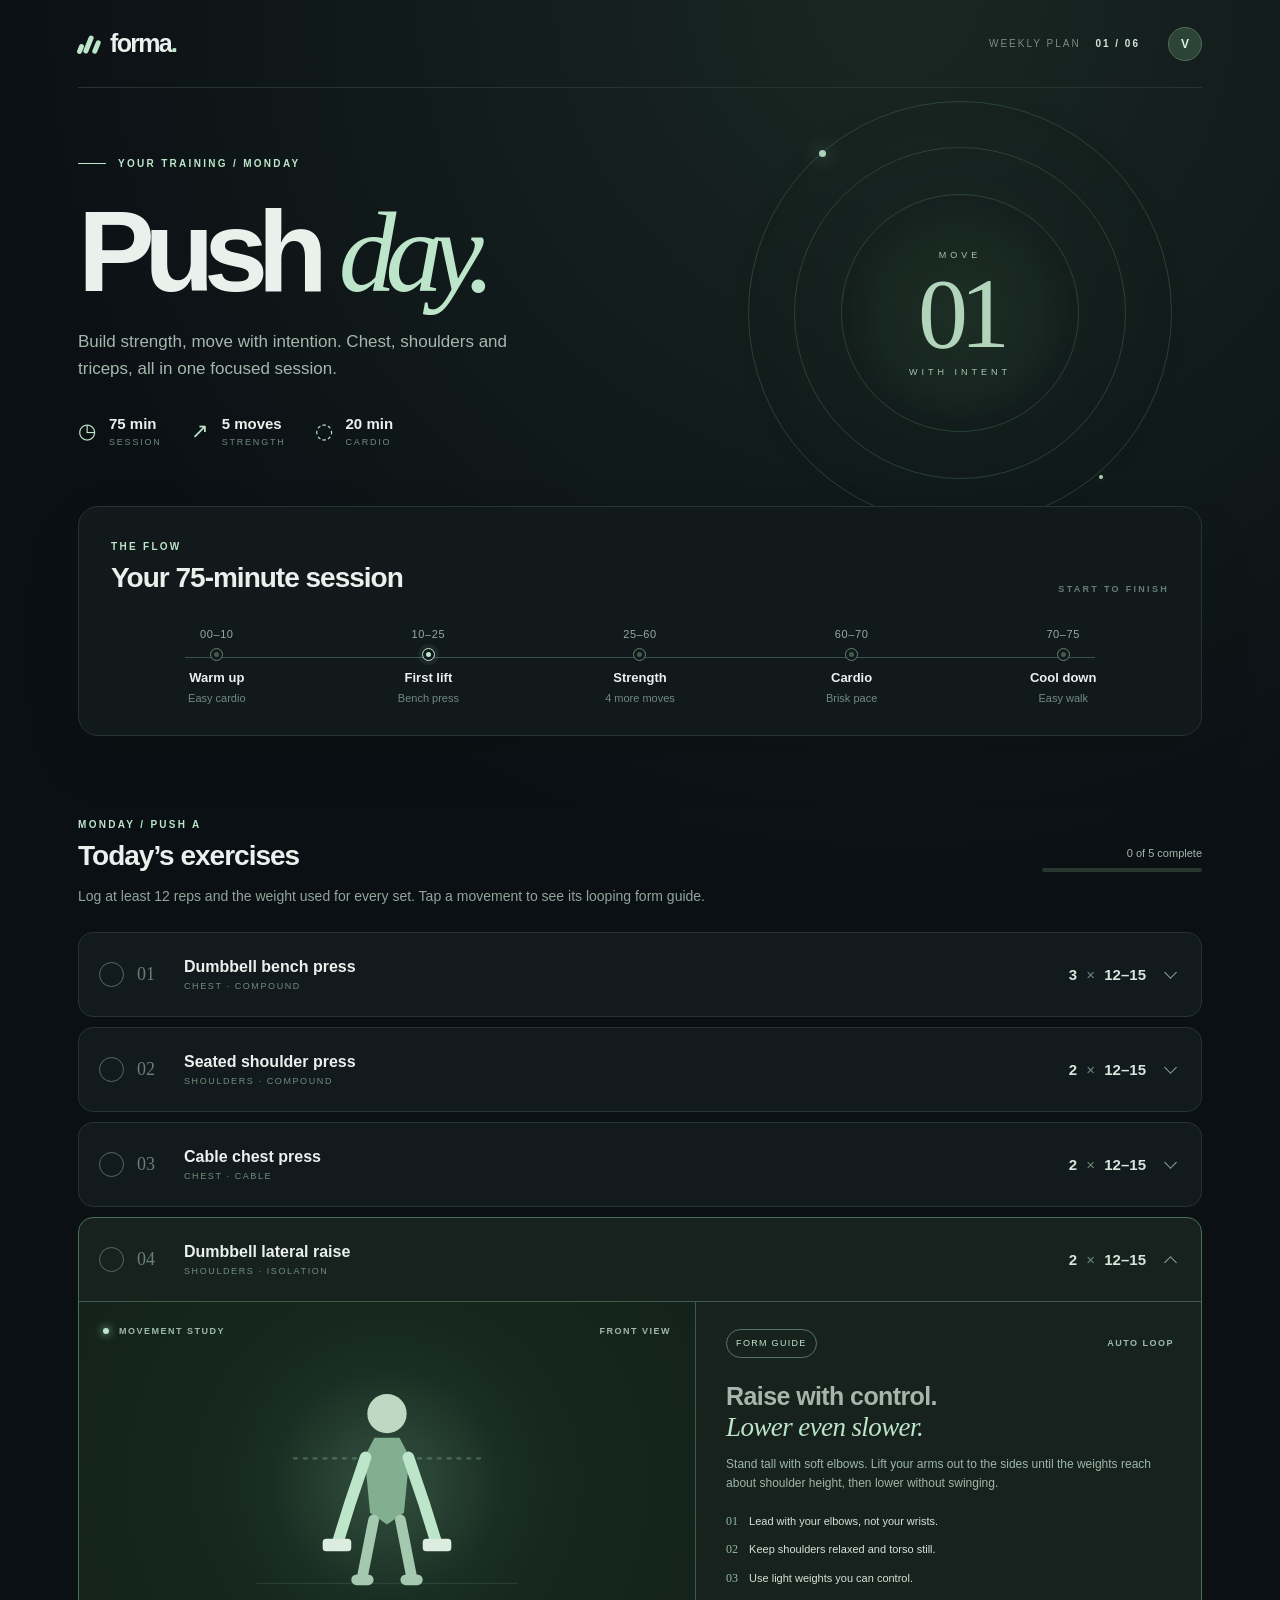
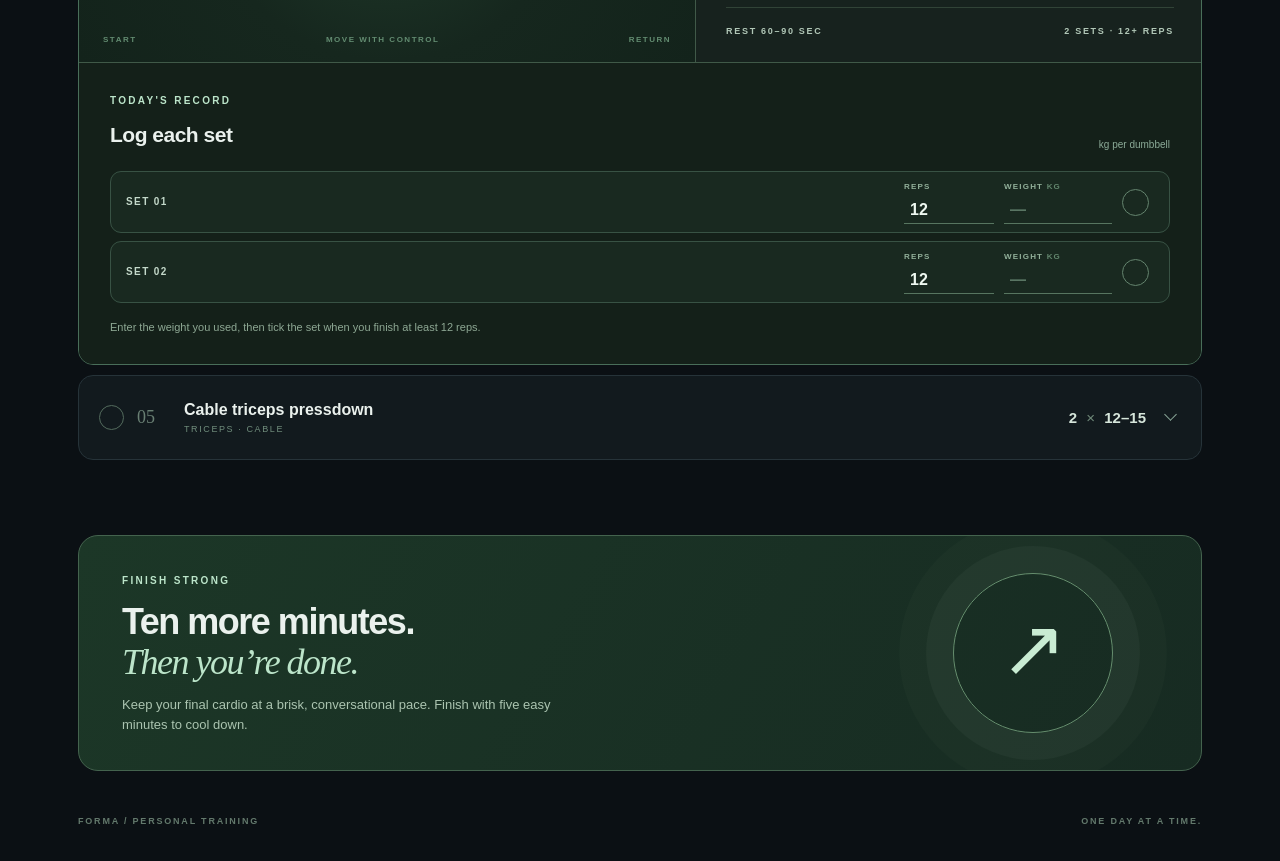
==== index.html @ dda9be50 "Add Monday workout planner prototype" ====
<!doctype html>
<html lang="en">
  <head>
    <meta charset="utf-8" />
    <meta name="viewport" content="width=device-width, initial-scale=1, viewport-fit=cover" />
    <meta name="theme-color" content="#0b1014" />
    <meta name="description" content="A focused Monday push workout with an illustrated exercise demo." />
    <title>Monday Push — Forma</title>
    <link rel="stylesheet" href="./styles.css" />
    <script src="./script.js" defer></script>
  </head>
  <body>
    <div class="site-shell">
      <header class="topbar">
        <a class="brand" href="#top" aria-label="Forma, back to top"><span class="brand-mark" aria-hidden="true"><span></span><span></span><span></span></span><span>forma<span class="brand-dot">.</span></span></a>
        <div class="topbar-right"><span class="week-label">WEEKLY PLAN <strong>01 / 06</strong></span><span class="profile-mark" aria-label="Personal workout">V</span></div>
      </header>

      <main id="top">
        <section class="hero" aria-labelledby="day-title">
          <div class="hero-copy">
            <div class="eyebrow"><span class="eyebrow-line"></span> YOUR TRAINING / MONDAY</div>
            <h1 id="day-title">Push <em>day.</em></h1>
            <p class="hero-subtitle">Build strength, move with intention. Chest, shoulders and triceps, all in one focused session.</p>
            <div class="hero-meta" aria-label="Workout summary">
              <div><span class="meta-icon" aria-hidden="true">◷</span><strong>75 min</strong><small>SESSION</small></div>
              <div><span class="meta-icon" aria-hidden="true">↗</span><strong>5 moves</strong><small>STRENGTH</small></div>
              <div><span class="meta-icon" aria-hidden="true">◌</span><strong>20 min</strong><small>CARDIO</small></div>
            </div>
          </div>
          <div class="hero-orbit" aria-hidden="true"><span class="orbit orbit-one"></span><span class="orbit orbit-two"></span><span class="orbit orbit-three"></span><div class="orbit-center"><span>MOVE</span><strong>01</strong><span>WITH INTENT</span></div></div>
        </section>

        <section class="session-strip" aria-labelledby="session-heading">
          <div class="section-heading"><div><span class="section-kicker">THE FLOW</span><h2 id="session-heading">Your 75-minute session</h2></div><span class="section-aside">START TO FINISH</span></div>
          <ol class="timeline">
            <li><span class="timeline-time">00–10</span><span class="timeline-dot"></span><span class="timeline-name">Warm up</span><span class="timeline-note">Easy cardio</span></li>
            <li><span class="timeline-time">10–25</span><span class="timeline-dot"></span><span class="timeline-name">First lift</span><span class="timeline-note">Bench press</span></li>
            <li><span class="timeline-time">25–60</span><span class="timeline-dot"></span><span class="timeline-name">Strength</span><span class="timeline-note">4 more moves</span></li>
            <li><span class="timeline-time">60–70</span><span class="timeline-dot"></span><span class="timeline-name">Cardio</span><span class="timeline-note">Brisk pace</span></li>
            <li><span class="timeline-time">70–75</span><span class="timeline-dot"></span><span class="timeline-name">Cool down</span><span class="timeline-note">Easy walk</span></li>
          </ol>
        </section>

        <section class="workout" aria-labelledby="workout-heading">
          <div class="section-heading workout-heading"><div><span class="section-kicker">MONDAY / PUSH A</span><h2 id="workout-heading">Today’s exercises</h2></div><div class="progress-display"><span id="progress-count">0 of 5 complete</span><span class="progress-track"><span id="progress-fill"></span></span></div></div>
          <p class="workout-intro">Log at least 12 reps and the weight used for every set. Tap a movement to see its looping form guide.</p>

          <div class="exercise-list" id="exercise-list"></div>
        </section>

        <section class="finish-card"><div><span class="section-kicker">FINISH STRONG</span><h2>Ten more minutes.<br /><em>Then you’re done.</em></h2><p>Keep your final cardio at a brisk, conversational pace. Finish with five easy minutes to cool down.</p></div><div class="finish-icon" aria-hidden="true"><span>↗</span></div></section>
      </main>
      <footer><span>FORMA / PERSONAL TRAINING</span><span>ONE DAY AT A TIME.</span></footer>
    </div>
  </body>
</html>
---- styles.css ----
:root{color-scheme:dark;--bg:#0b1014;--panel:#141c20;--panel-soft:#11191c;--line:#273237;--text:#eaf1ed;--muted:#91a39c;--accent:#bce5ca;--accent-dark:#244534;--serif:Georgia,"Times New Roman",serif;font-family:-apple-system,BlinkMacSystemFont,"SF Pro Display","Segoe UI",sans-serif}*{box-sizing:border-box}html{scroll-behavior:smooth}body{margin:0;background:radial-gradient(circle at 70% 0%,#192722 0,transparent 34%),var(--bg);color:var(--text);-webkit-font-smoothing:antialiased}button{font:inherit}button:focus-visible,a:focus-visible{outline:2px solid var(--accent);outline-offset:4px}.site-shell{max-width:1220px;margin:auto;padding:0 48px}.topbar{height:88px;display:flex;align-items:center;justify-content:space-between;border-bottom:1px solid #27332f}.brand{color:var(--text);text-decoration:none;font-size:25px;font-weight:700;letter-spacing:-1.7px;display:flex;align-items:center;gap:10px}.brand-dot{color:var(--accent)}.brand-mark{height:20px;width:22px;display:flex;align-items:flex-end;gap:3px}.brand-mark span{width:5px;border-radius:3px;background:var(--accent);transform:rotate(22deg)}.brand-mark span:nth-child(1){height:10px}.brand-mark span:nth-child(2){height:19px}.brand-mark span:nth-child(3){height:14px}.topbar-right{display:flex;align-items:center;gap:28px}.week-label{font-size:10px;letter-spacing:2px;color:#788e82}.week-label strong{color:#d4e6dc;margin-left:10px;font-weight:600}.profile-mark{height:34px;width:34px;border-radius:50%;display:grid;place-items:center;background:#2c4337;color:#d9f0dd;font-size:12px;font-weight:700;border:1px solid #506b58}.hero{min-height:418px;padding:69px 0 58px;display:flex;align-items:center;justify-content:space-between;position:relative;overflow:hidden}.hero-copy{position:relative;z-index:2}.eyebrow,.section-kicker,.section-aside{font-size:10px;letter-spacing:2.3px;font-weight:700;color:var(--accent)}.eyebrow{display:flex;align-items:center;gap:12px}.eyebrow-line{width:28px;height:1px;background:var(--accent)}h1,h2,h3,p{margin-top:0}h1{font-size:clamp(70px,9vw,126px);line-height:.92;letter-spacing:-.092em;font-weight:570;margin:29px 0 23px}h1 em,h2 em,h3 em{font-family:var(--serif);font-weight:400;color:var(--accent)}.hero-subtitle{color:#a5b8ad;font-size:17px;line-height:1.6;max-width:470px;margin-bottom:33px}.hero-meta{display:flex;gap:29px;flex-wrap:wrap}.hero-meta>div{display:grid;grid-template-columns:23px auto;column-gap:8px;align-items:center}.meta-icon{grid-row:1/3;color:var(--accent);font-size:21px;font-weight:200}.hero-meta strong{font-size:15px;font-weight:600}.hero-meta small{font-size:9px;letter-spacing:1.8px;color:#70897c;margin-top:5px}.hero-orbit{position:absolute;width:430px;height:430px;right:27px;top:10px;display:grid;place-items:center;opacity:.9}.orbit{position:absolute;border:1px solid #3a5e48;border-radius:50%;opacity:.65}.orbit-one{width:424px;height:424px}.orbit-two{width:332px;height:332px}.orbit-three{width:238px;height:238px;background:radial-gradient(circle,#243c2c 0,#1a2c24 50%,transparent 72%);box-shadow:0 0 110px 8px #2e5e3030}.orbit-center{z-index:1;text-align:center;display:flex;flex-direction:column;align-items:center;color:#b8d8c2;gap:6px}.orbit-center span{letter-spacing:4px;font-size:9px}.orbit-center strong{font-family:var(--serif);font-weight:400;font-size:100px;line-height:.95;letter-spacing:-8px;color:#c4e8cd}.hero-orbit:before,.hero-orbit:after{content:"";position:absolute;width:7px;height:7px;border-radius:50%;background:#bce5ca;box-shadow:0 0 20px #bce5ca;z-index:2}.hero-orbit:before{top:52px;left:74px}.hero-orbit:after{bottom:49px;right:72px;width:4px;height:4px}.session-strip{background:#11191b;border:1px solid var(--line);border-radius:20px;padding:29px 32px 31px;box-shadow:0 24px 60px #00000016}.section-heading{display:flex;justify-content:space-between;align-items:end;gap:20px}.section-heading h2{font-size:28px;letter-spacing:-1px;margin:8px 0 0;font-weight:560}.section-aside{color:#657d70;font-size:9px}.timeline{list-style:none;margin:34px 0 0;padding:0;display:grid;grid-template-columns:repeat(5,1fr);position:relative}.timeline:before{content:"";height:1px;position:absolute;top:29px;left:7%;right:7%;background:#395047}.timeline li{display:flex;flex-direction:column;align-items:center;text-align:center;position:relative;gap:7px}.timeline-time{font-size:11px;color:#96ab9d;letter-spacing:.6px}.timeline-dot{width:11px;height:11px;border-radius:50%;background:#415a4b;border:3px solid #11191b;outline:1px solid #648473;z-index:1;margin:2px 0 3px}.timeline li:nth-child(2) .timeline-dot{background:var(--accent);outline-color:var(--accent);box-shadow:0 0 0 5px #bce5ca12}.timeline-name{font-size:13px;font-weight:600}.timeline-note{font-size:11px;color:#728a7d}.workout{padding-top:78px}.workout-heading{margin-bottom:14px}.progress-display{width:160px;display:flex;flex-direction:column;gap:9px;text-align:right;font-size:11px;color:#a4b8ab}.progress-track{display:block;height:4px;background:#27372e;border-radius:99px;overflow:hidden}.progress-track span{display:block;height:100%;width:0;background:var(--accent);border-radius:99px;transition:width .45s cubic-bezier(.2,.8,.2,1)}.workout-intro{font-size:14px;color:#91a59a;line-height:1.5;margin-bottom:25px}.exercise-list{display:grid;gap:10px}.exercise-card{border:1px solid #263339;background:#121a1e;border-radius:15px;overflow:hidden;transition:border-color .25s,background .25s,transform .25s cubic-bezier(.2,.8,.2,1)}.exercise-card:hover{border-color:#49675a;transform:translateY(-1px)}.exercise-card.featured{background:#17221e;border-color:#496e59}.exercise-card.is-complete{background:#111b18}.exercise-main{min-height:83px;display:flex;align-items:center;padding:0 20px;gap:13px}.complete-btn{width:25px;height:25px;border-radius:50%;border:1px solid #536b5d;background:transparent;color:transparent;flex:none;display:grid;place-items:center;cursor:pointer;transition:transform .25s cubic-bezier(.2,1.5,.4,1),background .2s,color .2s,border-color .2s}.complete-btn:hover{transform:scale(1.1);border-color:var(--accent)}.complete-btn[aria-pressed=true]{background:var(--accent);border-color:var(--accent);color:#102116;transform:scale(1.04)}.complete-btn svg{width:16px;height:16px;fill:none;stroke:currentColor;stroke-width:2.2;stroke-linecap:round;stroke-linejoin:round}.exercise-open{background:none;border:0;color:inherit;cursor:pointer;min-height:83px;display:grid;grid-template-columns:32px minmax(0,1fr) 90px 20px;align-items:center;text-align:left;gap:15px;width:100%;padding:0}.exercise-number{color:#697f73;font-family:var(--serif);font-size:18px}.exercise-title-wrap{display:flex;flex-direction:column;gap:5px;min-width:0}.exercise-title-wrap strong{font-size:16px;font-weight:570;white-space:nowrap;overflow:hidden;text-overflow:ellipsis}.exercise-title-wrap small{font-size:9px;letter-spacing:1.6px;color:#708d7c}.exercise-prescription{white-space:nowrap;font-size:15px;font-weight:600;color:#d6e6db;text-align:right}.exercise-prescription i{font-style:normal;color:#708a7a;font-weight:400;margin:0 5px}.chevron{width:9px;height:9px;border-right:1.5px solid #8ba99a;border-bottom:1.5px solid #8ba99a;transform:rotate(45deg);transition:transform .3s cubic-bezier(.2,.8,.2,1);margin-left:5px;margin-top:-5px}.exercise-open[aria-expanded=true] .chevron{transform:rotate(225deg);margin-top:5px}.exercise-detail{border-top:1px solid #2c3c34;padding:21px 32px 25px 80px;color:#a5b6ab;font-size:13px;line-height:1.65;animation:reveal .32s cubic-bezier(.2,.8,.2,1)}.exercise-detail[hidden]{display:none}.exercise-detail p{max-width:720px;margin:0 0 12px}.exercise-detail p strong{color:#dbe9df;font-weight:600}.detail-footer{border-top:1px solid #314337;padding-top:16px;margin-top:19px;display:flex;gap:20px;justify-content:space-between;color:#b1c7b7;font-size:9px;letter-spacing:1.7px;font-weight:700}.featured .exercise-detail{padding:0;border-top:1px solid #405948}.demo{display:grid;grid-template-columns:1.1fr .9fr;min-height:360px}.demo-stage{background:radial-gradient(circle at 50% 50%,#203b2b 0,#16271e 50%,#13231b 100%);position:relative;overflow:hidden;display:flex;flex-direction:column;justify-content:space-between;padding:22px 24px 16px;border-right:1px solid #405948}.demo-topline,.stage-labels{display:flex;justify-content:space-between;align-items:center;font-size:9px;letter-spacing:1.5px;color:#9ebaab;font-weight:700}.live-dot{width:6px;height:6px;border-radius:50%;display:inline-block;background:var(--accent);box-shadow:0 0 9px var(--accent);margin-right:6px}.motion-figure{width:100%;height:268px;max-width:440px;align-self:center}.body{fill:#a4c9ae;stroke:#a4c9ae;stroke-width:12;stroke-linecap:round;stroke-linejoin:round}.body circle{fill:#bdd9c4;stroke:none}.body path:first-of-type{fill:#83af91;stroke:none}.body path:not(:first-of-type){fill:none}.arm{fill:none;stroke:#bce5ca;stroke-width:13;stroke-linecap:round;stroke-linejoin:round}.arm rect{fill:#dcecdf;stroke:#dcecdf;stroke-width:2}.arm-left{transform-origin:196px 118px;animation:left-raise 3.4s ease-in-out infinite}.arm-right{transform-origin:244px 118px;animation:right-raise 3.4s ease-in-out infinite}.ghost{stroke:#bce5ca;stroke-width:3;stroke-linecap:round;stroke-dasharray:3 8;opacity:.22}.stage-labels{font-size:8px;color:#638c71}.demo-copy{padding:27px 27px 23px 30px;display:flex;flex-direction:column}.demo-copy-top{display:flex;align-items:center;justify-content:space-between;gap:8px}.tag{border:1px solid #557463;color:#c3e7cd;font-size:9px;letter-spacing:1.3px;padding:6px 9px;border-radius:100px}.play-toggle{background:#294334;color:#d1ead6;border:1px solid #4b7454;border-radius:100px;min-height:32px;padding:0 10px;display:flex;align-items:center;gap:7px;font-size:10px;cursor:pointer;transition:transform .2s,background .2s}.play-toggle:hover{background:#365b43;transform:scale(1.04)}.play-icon{height:11px;width:10px;display:inline-block;border-left:3px solid currentColor;border-right:3px solid currentColor}.play-toggle[aria-pressed=false] .play-icon{border:0;width:0;height:0;border-top:6px solid transparent;border-bottom:6px solid transparent;border-left:9px solid currentColor}.demo-copy h3{font-size:25px;line-height:1.2;font-weight:560;letter-spacing:-.6px;margin:23px 0 12px}.demo-copy h3 em{font-size:27px}.demo-copy p{font-size:12px;line-height:1.6;color:#9fb6a7;margin:0 0 18px}.cue-list{list-style:none;margin:0;padding:0;display:grid;gap:9px}.cue-list li{font-size:11px;color:#d4e3d7;display:flex;gap:11px;align-items:baseline}.cue-list li span{font-family:var(--serif);color:#8fbba0;font-size:12px}.demo-copy .detail-footer{margin-top:auto}.finish-card{margin-top:75px;background:linear-gradient(120deg,#1c3727,#172b22);border:1px solid #44634e;border-radius:20px;min-height:220px;padding:34px 43px;display:flex;justify-content:space-between;align-items:center;overflow:hidden}.finish-card h2{font-size:36px;line-height:1.12;letter-spacing:-1.5px;font-weight:560;margin:14px 0 13px}.finish-card p{max-width:430px;color:#abc4b0;font-size:13px;line-height:1.55;margin:0}.finish-icon{width:160px;height:160px;flex:none;border:1px solid #668e6e;border-radius:50%;display:grid;place-items:center;margin-right:45px;color:#c9ecd3;box-shadow:0 0 0 27px #bce5ca0a,0 0 0 54px #bce5ca05}.finish-icon span{font-size:80px;font-weight:200;line-height:1;transform:translateY(-4px)}footer{display:flex;justify-content:space-between;gap:20px;padding:45px 0 35px;color:#63796c;font-size:9px;font-weight:700;letter-spacing:1.8px}@keyframes left-raise{0%,12%,90%,100%{transform:rotate(0)}43%,60%{transform:rotate(65deg)}}@keyframes right-raise{0%,12%,90%,100%{transform:rotate(0)}43%,60%{transform:rotate(-65deg)}}@keyframes reveal{from{opacity:0;transform:translateY(-7px)}to{opacity:1;transform:translateY(0)}}.motion-paused .arm{animation-play-state:paused}@media(max-width:900px){.site-shell{padding:0 28px}.hero-orbit{right:-160px;opacity:.54}.hero-copy{max-width:600px}.demo{grid-template-columns:1fr}.demo-stage{border-right:0;border-bottom:1px solid #405948}.demo-copy{min-height:315px}.motion-figure{height:240px}}@media(max-width:620px){.site-shell{padding:0 18px}.topbar{height:70px}.week-label{display:none}.hero{padding:54px 3px 44px;min-height:356px}.hero-orbit{width:290px;height:290px;right:-118px;top:45px}.orbit-one{width:290px;height:290px}.orbit-two{width:230px;height:230px}.orbit-three{width:164px;height:164px}.orbit-center strong{font-size:66px;letter-spacing:-5px}.orbit-center span{font-size:6px}.hero-orbit:before{top:34px;left:48px}.hero-orbit:after{bottom:33px;right:43px}h1{font-size:72px;margin:24px 0 17px}.hero-subtitle{font-size:14px;line-height:1.55;max-width:270px}.hero-meta{gap:17px}.hero-meta strong{font-size:12px}.hero-meta small{font-size:8px}.meta-icon{font-size:17px}.section-heading h2{font-size:23px}.section-aside{display:none}.session-strip{padding:25px 17px;border-radius:15px}.timeline{margin-top:29px}.timeline:before{left:9%;right:9%}.timeline-time{font-size:9px}.timeline-name{font-size:10px}.timeline-note{font-size:8px}.workout{padding-top:61px}.workout-heading{align-items:start}.progress-display{width:95px;font-size:9px;margin-top:16px}.workout-intro{font-size:12px}.exercise-main{padding:0 12px;min-height:75px;gap:8px}.exercise-open{grid-template-columns:21px minmax(0,1fr) 58px 13px;gap:6px;min-height:75px}.exercise-number{font-size:14px}.exercise-title-wrap strong{font-size:12px}.exercise-title-wrap small{font-size:7px;letter-spacing:1px}.exercise-prescription{font-size:11px}.exercise-prescription i{margin:0 2px}.complete-btn{width:22px;height:22px}.chevron{width:7px;height:7px}.exercise-detail{padding:18px 18px 20px;font-size:12px}.detail-footer{font-size:8px;letter-spacing:.9px}.demo-stage{padding:17px 15px 13px}.motion-figure{height:225px}.demo-copy{padding:22px 19px 24px;min-height:320px}.finish-card{margin-top:60px;min-height:210px;padding:25px 22px}.finish-card h2{font-size:28px}.finish-card p{font-size:11px;max-width:260px}.finish-icon{width:75px;height:75px;margin-right:3px;box-shadow:0 0 0 12px #bce5ca0a}.finish-icon span{font-size:39px}footer{font-size:7px;padding:35px 0}}@media(prefers-reduced-motion:reduce){html{scroll-behavior:auto}*,*:before,*:after{animation-duration:.01ms!important;animation-iteration-count:1!important;transition-duration:.01ms!important}.arm-left{transform:rotate(32deg)}.arm-right{transform:rotate(-32deg)}}

/* Shared exercise illustrations and today's set log. */
.exercise-status{width:25px;height:25px;border:1px solid #536b5d;border-radius:50%;display:grid;place-items:center;flex:none;color:transparent;transition:background .2s,color .2s,transform .25s cubic-bezier(.2,1.5,.4,1)}
.exercise-status svg{width:16px;height:16px;fill:none;stroke:currentColor;stroke-width:2.2;stroke-linecap:round;stroke-linejoin:round}
.exercise-card.is-complete .exercise-status{background:var(--accent);border-color:var(--accent);color:#102116;transform:scale(1.04)}
.exercise-card .exercise-detail{padding:0;border-top:1px solid #405948}
.exercise-card.is-open{background:#17221e;border-color:#496e59}
.loop-label{font-size:9px;letter-spacing:1.5px;color:#9dbdaa;font-weight:700}
.scene-halo{pointer-events:none}.scene-floor{fill:none;stroke:#426052;stroke-opacity:.55;stroke-width:1}
.figure-head{fill:#bdd9c4}.figure-torso{fill:#83af91}.figure-body{fill:none;stroke:#a4c9ae;stroke-width:12;stroke-linecap:round;stroke-linejoin:round}
.equipment{fill:none;stroke:#82a493;stroke-width:8;stroke-linecap:round;stroke-linejoin:round;opacity:.65}
.moving-limb{fill:none;stroke:#bce5ca;stroke-width:13;stroke-linecap:round;stroke-linejoin:round}
.moving-weight{fill:#dcecdf;stroke:#dcecdf;stroke-width:2}.cable-line{fill:none;stroke:#78ad8f;stroke-width:2.5;stroke-linecap:round}
.shoulder-joint{fill:#bce5ca}
.exercise-card:not(.is-open) .arm{animation-play-state:paused}
.set-log{padding:26px 31px 27px;border-top:1px solid #405948;background:#142019}
.set-log-heading{display:flex;align-items:end;justify-content:space-between;gap:10px;margin-bottom:18px}
.set-log-heading h4{font-size:21px;letter-spacing:-.5px;font-weight:570;margin:8px 0 0;color:#eaf1ed}
.weight-note{font-size:10px;color:#8cab98;text-align:right}
.set-list{display:grid;gap:8px}.set-row{display:grid;grid-template-columns:minmax(70px,1fr) 90px 108px 32px;align-items:center;gap:10px;min-height:61px;padding:8px 15px;border:1px solid #385244;border-radius:11px;background:#192920}
.set-number{font-size:10px;font-weight:700;letter-spacing:1.4px;color:#c4d9ca}
.set-field{display:flex;flex-direction:column;gap:3px;font-size:8px;letter-spacing:1.2px;color:#92b09a;font-weight:700}
.set-field small{font-size:8px;color:#62866d}.set-field input{width:100%;height:28px;padding:0 6px;border:0;border-bottom:1px solid #577560;border-radius:0;outline:0;background:transparent;color:#eef8f0;font:600 16px -apple-system,BlinkMacSystemFont,"Segoe UI",sans-serif}
.set-field input:focus{border-bottom-color:#bce5ca}.set-field input::-webkit-inner-spin-button,.set-field input::-webkit-outer-spin-button{-webkit-appearance:none;margin:0}.set-field input[type=number]{appearance:textfield;-moz-appearance:textfield}
.set-field input::placeholder{color:#597563}
.set-check{width:27px;height:27px;position:relative;cursor:pointer}.set-check input{position:absolute;inset:0;opacity:0;cursor:pointer;margin:0}.set-check span{display:grid;place-items:center;width:27px;height:27px;border:1px solid #64846e;border-radius:50%;color:transparent;font-size:16px;transition:background .2s,color .2s,transform .2s}.set-check input:checked+span{background:#bce5ca;color:#173322;transform:scale(1.07)}.set-check input:focus-visible+span{outline:2px solid #bce5ca;outline-offset:3px}
.set-help{margin:15px 0 0!important;color:#8ea894!important;font-size:11px!important}.set-error{margin:10px 0 0!important;color:#ffd4ba!important;font-size:11px!important}.set-error[hidden]{display:none}
@media(max-width:620px){.exercise-status{width:22px;height:22px}.set-log{padding:23px 14px 24px}.set-log-heading h4{font-size:18px}.weight-note{font-size:9px}.set-row{grid-template-columns:minmax(54px,1fr) 60px 79px 28px;gap:6px;padding:8px 10px}.set-number{font-size:9px}.set-field input{font-size:14px}.set-check,.set-check span{width:25px;height:25px}}
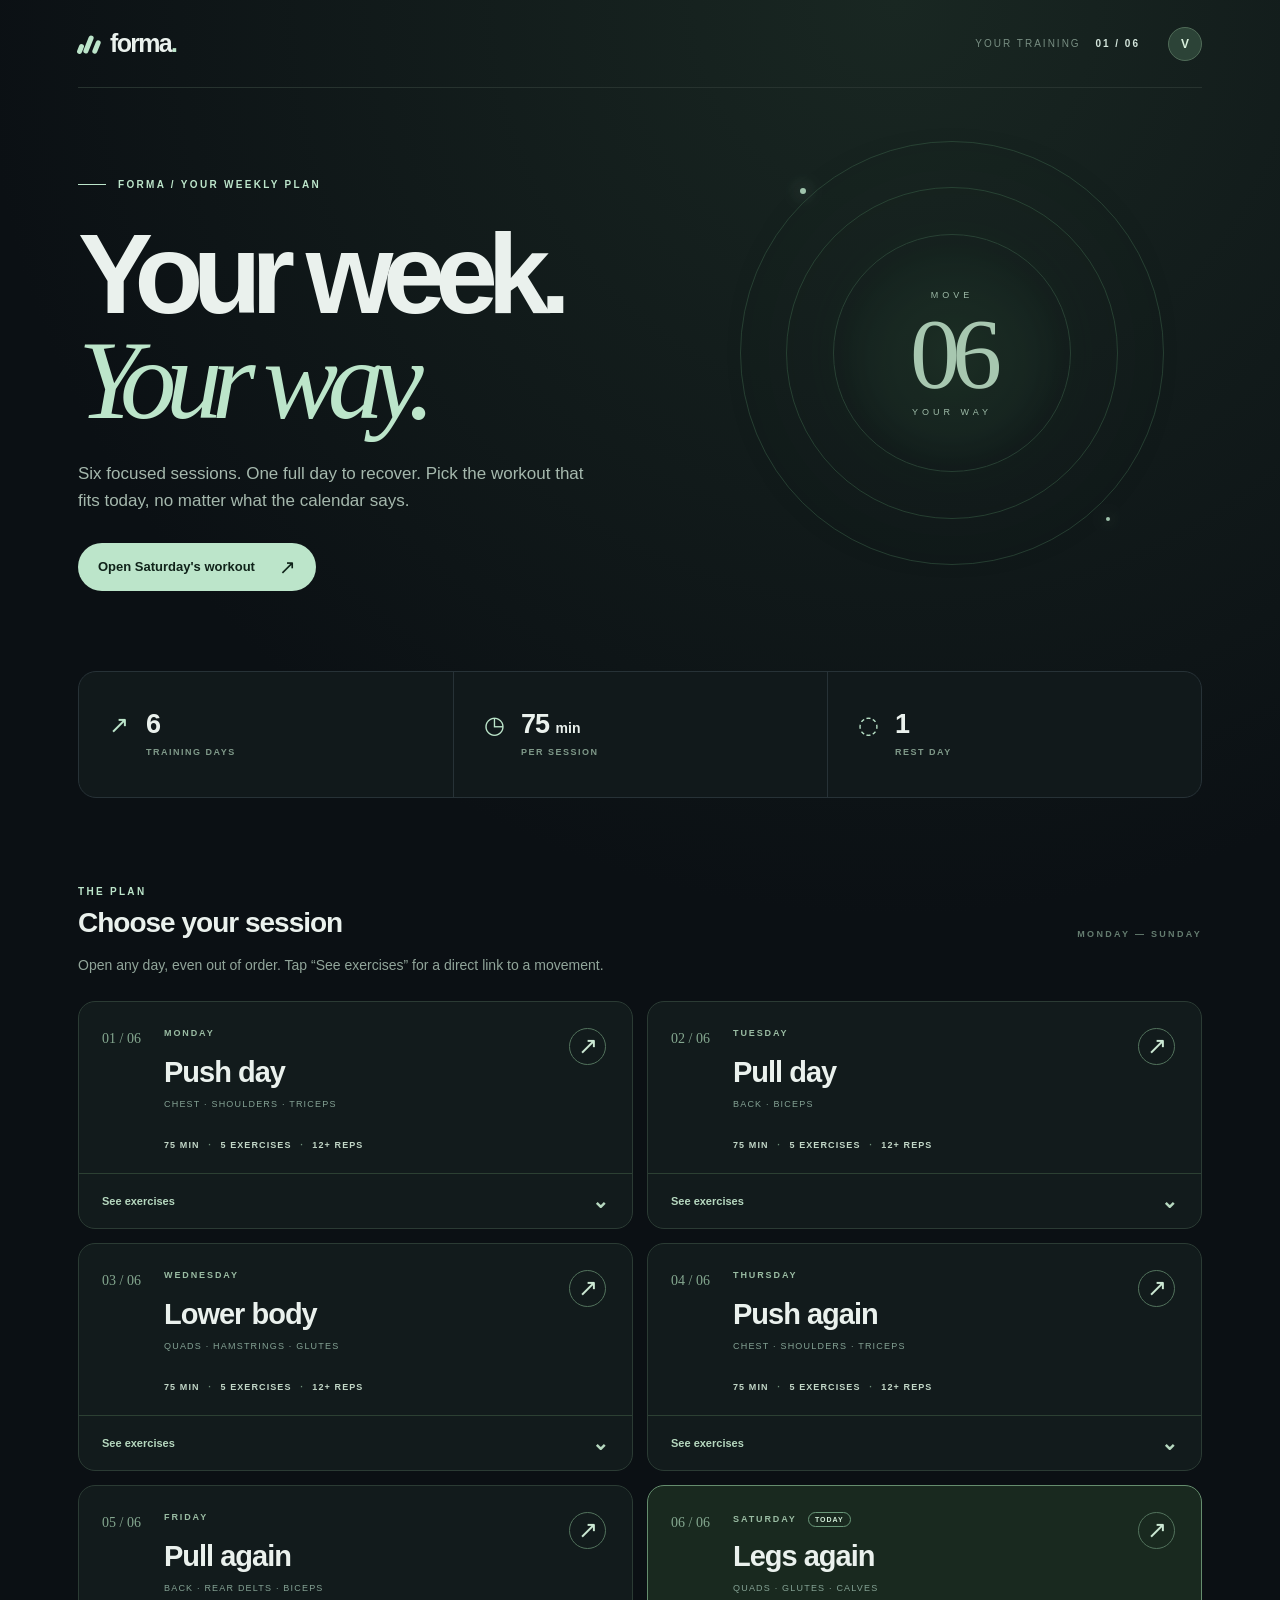
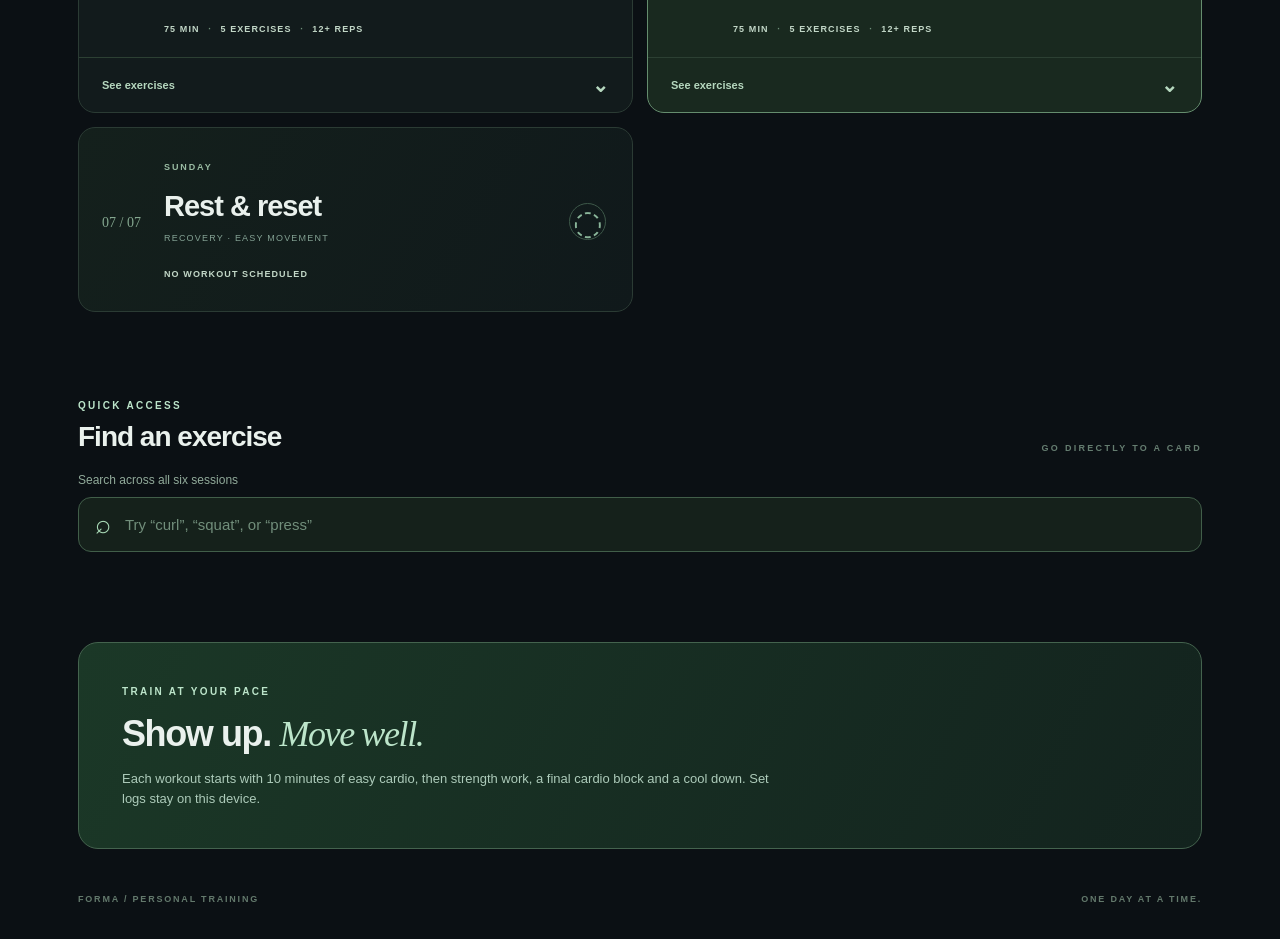
==== commit 7db79df5: "Build mobile-first weekly workout site" ====
--- a/index.html
+++ b/index.html
@@ -4,52 +4,44 @@
     <meta charset="utf-8" />
     <meta name="viewport" content="width=device-width, initial-scale=1, viewport-fit=cover" />
     <meta name="theme-color" content="#0b1014" />
-    <meta name="description" content="A focused Monday push workout with an illustrated exercise demo." />
-    <title>Monday Push — Forma</title>
+    <meta name="description" content="Your personal six-day Forma workout plan. Open any day or go straight to an exercise." />
+    <title>Your week — Forma</title>
     <link rel="stylesheet" href="./styles.css" />
-    <script src="./script.js" defer></script>
+    <script src="./home.js" defer></script>
   </head>
-  <body>
+  <body class="home-page">
     <div class="site-shell">
       <header class="topbar">
-        <a class="brand" href="#top" aria-label="Forma, back to top"><span class="brand-mark" aria-hidden="true"><span></span><span></span><span></span></span><span>forma<span class="brand-dot">.</span></span></a>
-        <div class="topbar-right"><span class="week-label">WEEKLY PLAN <strong>01 / 06</strong></span><span class="profile-mark" aria-label="Personal workout">V</span></div>
+        <a class="brand" href="./index.html" aria-label="Forma home"><span class="brand-mark" aria-hidden="true"><span></span><span></span><span></span></span><span>forma<span class="brand-dot">.</span></span></a>
+        <div class="topbar-right"><span class="week-label">YOUR TRAINING <strong>01 / 06</strong></span><span class="profile-mark" aria-label="Personal workout">V</span></div>
       </header>
-
       <main id="top">
-        <section class="hero" aria-labelledby="day-title">
-          <div class="hero-copy">
-            <div class="eyebrow"><span class="eyebrow-line"></span> YOUR TRAINING / MONDAY</div>
-            <h1 id="day-title">Push <em>day.</em></h1>
-            <p class="hero-subtitle">Build strength, move with intention. Chest, shoulders and triceps, all in one focused session.</p>
-            <div class="hero-meta" aria-label="Workout summary">
-              <div><span class="meta-icon" aria-hidden="true">◷</span><strong>75 min</strong><small>SESSION</small></div>
-              <div><span class="meta-icon" aria-hidden="true">↗</span><strong>5 moves</strong><small>STRENGTH</small></div>
-              <div><span class="meta-icon" aria-hidden="true">◌</span><strong>20 min</strong><small>CARDIO</small></div>
-            </div>
+        <section class="home-hero" aria-labelledby="home-title">
+          <div class="home-hero-copy">
+            <div class="eyebrow"><span class="eyebrow-line"></span> FORMA / YOUR WEEKLY PLAN</div>
+            <h1 id="home-title">Your week.<br /><em>Your way.</em></h1>
+            <p class="hero-subtitle">Six focused sessions. One full day to recover. Pick the workout that fits today, no matter what the calendar says.</p>
+            <a class="primary-action" id="today-action" href="#weekly-plan">Explore your week <span aria-hidden="true">↗</span></a>
           </div>
-          <div class="hero-orbit" aria-hidden="true"><span class="orbit orbit-one"></span><span class="orbit orbit-two"></span><span class="orbit orbit-three"></span><div class="orbit-center"><span>MOVE</span><strong>01</strong><span>WITH INTENT</span></div></div>
+          <div class="home-orbit" aria-hidden="true"><span class="orbit orbit-one"></span><span class="orbit orbit-two"></span><span class="orbit orbit-three"></span><div class="orbit-center"><span>MOVE</span><strong>06</strong><span>YOUR WAY</span></div></div>
         </section>
-
-        <section class="session-strip" aria-labelledby="session-heading">
-          <div class="section-heading"><div><span class="section-kicker">THE FLOW</span><h2 id="session-heading">Your 75-minute session</h2></div><span class="section-aside">START TO FINISH</span></div>
-          <ol class="timeline">
-            <li><span class="timeline-time">00–10</span><span class="timeline-dot"></span><span class="timeline-name">Warm up</span><span class="timeline-note">Easy cardio</span></li>
-            <li><span class="timeline-time">10–25</span><span class="timeline-dot"></span><span class="timeline-name">First lift</span><span class="timeline-note">Bench press</span></li>
-            <li><span class="timeline-time">25–60</span><span class="timeline-dot"></span><span class="timeline-name">Strength</span><span class="timeline-note">4 more moves</span></li>
-            <li><span class="timeline-time">60–70</span><span class="timeline-dot"></span><span class="timeline-name">Cardio</span><span class="timeline-note">Brisk pace</span></li>
-            <li><span class="timeline-time">70–75</span><span class="timeline-dot"></span><span class="timeline-name">Cool down</span><span class="timeline-note">Easy walk</span></li>
-          </ol>
+        <section class="home-overview" aria-label="Weekly overview">
+          <div><span class="overview-symbol">↗</span><strong>6</strong><small>TRAINING DAYS</small></div>
+          <div><span class="overview-symbol">◷</span><strong>75 <span>min</span></strong><small>PER SESSION</small></div>
+          <div><span class="overview-symbol">◌</span><strong>1</strong><small>REST DAY</small></div>
         </section>
-
-        <section class="workout" aria-labelledby="workout-heading">
-          <div class="section-heading workout-heading"><div><span class="section-kicker">MONDAY / PUSH A</span><h2 id="workout-heading">Today’s exercises</h2></div><div class="progress-display"><span id="progress-count">0 of 5 complete</span><span class="progress-track"><span id="progress-fill"></span></span></div></div>
-          <p class="workout-intro">Log at least 12 reps and the weight used for every set. Tap a movement to see its looping form guide.</p>
-
-          <div class="exercise-list" id="exercise-list"></div>
+        <section class="week-section" id="weekly-plan" aria-labelledby="week-title">
+          <div class="section-heading"><div><span class="section-kicker">THE PLAN</span><h2 id="week-title">Choose your session</h2></div><span class="section-aside">MONDAY — SUNDAY</span></div>
+          <p class="workout-intro">Open any day, even out of order. Tap “See exercises” for a direct link to a movement.</p>
+          <div class="week-grid" id="week-grid"></div>
         </section>
-
-        <section class="finish-card"><div><span class="section-kicker">FINISH STRONG</span><h2>Ten more minutes.<br /><em>Then you’re done.</em></h2><p>Keep your final cardio at a brisk, conversational pace. Finish with five easy minutes to cool down.</p></div><div class="finish-icon" aria-hidden="true"><span>↗</span></div></section>
+        <section class="exercise-finder" aria-labelledby="finder-title">
+          <div class="section-heading"><div><span class="section-kicker">QUICK ACCESS</span><h2 id="finder-title">Find an exercise</h2></div><span class="section-aside">GO DIRECTLY TO A CARD</span></div>
+          <label class="search-label" for="exercise-search">Search across all six sessions</label>
+          <div class="search-wrap"><span aria-hidden="true">⌕</span><input id="exercise-search" type="search" autocomplete="off" placeholder="Try “curl”, “squat”, or “press”" /></div>
+          <div id="search-results" class="search-results" role="status" aria-live="polite"></div>
+        </section>
+        <section class="home-note"><span class="section-kicker">TRAIN AT YOUR PACE</span><h2>Show up. <em>Move well.</em></h2><p>Each workout starts with 10 minutes of easy cardio, then strength work, a final cardio block and a cool down. Set logs stay on this device.</p></section>
       </main>
       <footer><span>FORMA / PERSONAL TRAINING</span><span>ONE DAY AT A TIME.</span></footer>
     </div>
--- a/styles.css
+++ b/styles.css
@@ -27,3 +27,35 @@
 .set-check{width:27px;height:27px;position:relative;cursor:pointer}.set-check input{position:absolute;inset:0;opacity:0;cursor:pointer;margin:0}.set-check span{display:grid;place-items:center;width:27px;height:27px;border:1px solid #64846e;border-radius:50%;color:transparent;font-size:16px;transition:background .2s,color .2s,transform .2s}.set-check input:checked+span{background:#bce5ca;color:#173322;transform:scale(1.07)}.set-check input:focus-visible+span{outline:2px solid #bce5ca;outline-offset:3px}
 .set-help{margin:15px 0 0!important;color:#8ea894!important;font-size:11px!important}.set-error{margin:10px 0 0!important;color:#ffd4ba!important;font-size:11px!important}.set-error[hidden]{display:none}
 @media(max-width:620px){.exercise-status{width:22px;height:22px}.set-log{padding:23px 14px 24px}.set-log-heading h4{font-size:18px}.weight-note{font-size:9px}.set-row{grid-template-columns:minmax(54px,1fr) 60px 79px 28px;gap:6px;padding:8px 10px}.set-number{font-size:9px}.set-field input{font-size:14px}.set-check,.set-check span{width:25px;height:25px}}
+
+/* Weekly home and day navigation. The page works without images or web fonts. */
+.day-navigation{height:56px;display:flex;align-items:center;justify-content:space-between;color:#769282;font-size:10px;letter-spacing:1.8px;font-weight:700}
+.back-link,.end-back{display:inline-flex;align-items:center;gap:10px;color:#b8ddc5;text-decoration:none;transition:color .2s,transform .25s cubic-bezier(.2,.8,.2,1)}
+.back-link:hover,.end-back:hover{color:#e9fff0;transform:translateX(-3px)}.back-link span,.end-back span{font-size:20px;line-height:1}
+.day-navigation+.hero{padding-top:27px;min-height:390px}.day-navigation+.hero .hero-orbit{top:-37px}
+.end-back{margin-top:26px;font-size:12px;font-weight:650;letter-spacing:.5px}
+.exercise-card{scroll-margin-top:20px}
+.home-hero{min-height:510px;padding:91px 0 80px;display:flex;align-items:center;position:relative;overflow:hidden}
+.home-hero-copy{z-index:2;position:relative}.home-hero h1{font-size:clamp(67px,8.8vw,118px);margin:32px 0 27px;line-height:.93}.home-hero .hero-subtitle{max-width:520px;margin-bottom:29px}
+.home-orbit{position:absolute;width:440px;height:440px;right:30px;top:45px;display:grid;place-items:center;opacity:.84}
+.home-orbit:before,.home-orbit:after{content:"";position:absolute;width:6px;height:6px;background:var(--accent);border-radius:50%;box-shadow:0 0 18px var(--accent)}.home-orbit:before{top:55px;left:68px}.home-orbit:after{right:62px;bottom:52px;width:4px;height:4px}
+.primary-action{min-height:48px;padding:0 20px;background:#bce5ca;color:#10231a;border-radius:999px;display:inline-flex;gap:24px;align-items:center;justify-content:space-between;text-decoration:none;font-size:13px;font-weight:700;transition:transform .25s cubic-bezier(.2,.8,.2,1),background .2s,box-shadow .2s}
+.primary-action:hover{background:#d1f4da;transform:translateY(-3px);box-shadow:0 12px 30px #0005}.primary-action span{font-size:20px;font-weight:400}
+.home-overview{display:grid;grid-template-columns:repeat(3,1fr);border:1px solid var(--line);border-radius:18px;background:#11191b;overflow:hidden}
+.home-overview>div{min-height:125px;padding:25px 30px;display:grid;grid-template-columns:28px auto;align-content:center;column-gap:9px}
+.home-overview>div+div{border-left:1px solid var(--line)}.overview-symbol{grid-row:1/3;font-size:24px;color:var(--accent)}.home-overview strong{font-size:27px;line-height:1;font-weight:560;letter-spacing:-1px}.home-overview strong span{font-size:14px;letter-spacing:0}.home-overview small{margin-top:9px;font-size:9px;color:#7f9989;letter-spacing:1.5px;font-weight:700}
+.week-section{padding-top:83px}.week-section .workout-intro{margin:16px 0 25px}.week-grid{display:grid;grid-template-columns:repeat(2,minmax(0,1fr));gap:14px}
+.day-card{border:1px solid #2b3b34;border-radius:17px;background:#121b1c;overflow:hidden;transition:transform .25s cubic-bezier(.2,.8,.2,1),border-color .25s,background .25s}
+.day-card:hover{transform:translateY(-2px);border-color:#53745c}.day-card.is-today{background:#19291f;border-color:#658d6e}
+.day-card-main{display:grid;grid-template-columns:55px minmax(0,1fr) 40px;gap:7px;align-items:start;padding:26px 23px 21px}.day-index{font-family:var(--serif);color:#84a78f;font-size:14px;padding-top:3px}
+.day-name{display:block;color:#9abca3;font-size:9px;letter-spacing:1.9px;font-weight:750;min-height:19px}.today-tag{display:inline-block;border:1px solid #699779;border-radius:100px;padding:3px 6px;margin-left:7px;color:#d1ecd7;font-size:7px;letter-spacing:1px}
+.day-card h3{font-size:29px;line-height:1.1;margin:10px 0 10px;font-weight:560;letter-spacing:-1px}.day-card p{font-size:9px;color:#84a294;letter-spacing:1.2px;margin:0 0 25px}.day-meta{color:#c2d7c7;font-size:9px;letter-spacing:1.1px;font-weight:700}.day-meta i{font-style:normal;color:#6e8f79;padding:0 5px}
+.day-open,.rest-symbol{width:37px;height:37px;display:grid;place-items:center;border-radius:50%;border:1px solid #52725c;color:#cbe8d3;text-decoration:none;font-size:24px;line-height:1;transition:background .2s,color .2s,transform .25s cubic-bezier(.2,.8,.2,1)}.day-open:hover{background:#bce5ca;color:#173421;transform:rotate(45deg)}
+.day-exercises{border-top:1px solid #2c4033}.day-exercises summary{cursor:pointer;list-style:none;padding:15px 23px;color:#b6d8bf;font-size:11px;font-weight:650;display:flex;align-items:center;justify-content:space-between;min-height:49px}.day-exercises summary::-webkit-details-marker{display:none}.day-exercises summary span{font-size:20px;transition:transform .2s}.day-exercises[open] summary span{transform:rotate(180deg)}.day-exercises ol{list-style:none;margin:0;padding:0 16px 16px}.day-exercises li+li{border-top:1px solid #2c4033}.day-exercises li a{min-height:42px;display:grid;grid-template-columns:25px 1fr 18px;gap:9px;align-items:center;padding:7px 8px;color:#e2ede4;text-decoration:none;font-size:11px;line-height:1.35;border-radius:7px;transition:background .2s}.day-exercises li a:hover{background:#20382a}.day-exercises li a span:first-child{font-family:var(--serif);color:#8aad93}.day-exercises li a span:last-child{text-align:right;color:#9ec4a9}
+.rest-card{background:linear-gradient(120deg,#14201c,#10191b)}.rest-card .day-card-main{min-height:183px;align-items:center}.rest-card p{margin-bottom:20px}.rest-symbol{border-color:#3d5849;color:#8ab69a;font-size:34px}
+.exercise-finder{padding-top:83px}.search-label{display:block;color:#91aa9a;font-size:12px;margin:20px 0 10px}.search-wrap{height:55px;display:flex;align-items:center;gap:12px;background:#15211b;border:1px solid #415e49;border-radius:13px;padding:0 16px;color:#a8d9b6}.search-wrap:focus-within{border-color:#bce5ca;box-shadow:0 0 0 3px #bce5ca16}.search-wrap span{font-size:27px;line-height:1}.search-wrap input{height:100%;width:100%;border:0;outline:0;background:transparent;color:#edf5ee;font:400 15px -apple-system,BlinkMacSystemFont,"Segoe UI",sans-serif}.search-wrap input::placeholder{color:#718e7b}.search-results{display:grid;gap:7px;margin-top:12px}.search-results a{display:flex;justify-content:space-between;align-items:center;gap:12px;border:1px solid #314737;border-radius:10px;background:#142119;padding:11px 15px;color:#bce5ca;text-decoration:none;transition:background .2s,transform .2s}.search-results a:hover{background:#1c3123;transform:translateX(2px)}.search-results a span:first-child{display:grid;gap:4px}.search-results strong{color:#edf4ee;font-size:12px;font-weight:600}.search-results small{font-size:10px;color:#89a997}.search-results p{font-size:12px;color:#92a897;padding:9px 2px}
+.home-note{margin-top:78px;padding:38px 43px;border-radius:20px;background:linear-gradient(115deg,#1b3827,#13231e);border:1px solid #44634e}.home-note h2{font-size:36px;letter-spacing:-1.4px;font-weight:560;margin:14px 0}.home-note p{max-width:650px;color:#adcbba;font-size:13px;line-height:1.6;margin:0}
+@media(max-width:900px){.home-orbit{right:-145px;opacity:.48}.home-hero-copy{max-width:640px}}
+@media(max-width:620px){.site-shell{padding-left:max(17px,env(safe-area-inset-left));padding-right:max(17px,env(safe-area-inset-right))}.day-navigation{height:52px}.day-navigation+.hero{padding:38px 3px 42px;min-height:330px}.day-navigation+.hero .hero-orbit{top:22px}.day-navigation+.hero h1{font-size:clamp(55px,14.5vw,72px)}.home-hero{min-height:465px;padding:68px 3px 72px}.home-hero h1{font-size:clamp(62px,14vw,76px);margin:28px 0 21px}.home-hero .hero-subtitle{font-size:14px;max-width:305px}.home-orbit{width:290px;height:290px;right:-117px;top:67px;opacity:.32}.home-orbit .orbit-one{width:290px;height:290px}.home-orbit .orbit-two{width:230px;height:230px}.home-orbit .orbit-three{width:164px;height:164px}.home-orbit .orbit-center strong{font-size:65px}.home-orbit .orbit-center span{font-size:6px}.home-orbit:before{top:35px;left:47px}.home-orbit:after{right:42px;bottom:33px}.primary-action{min-height:46px;font-size:12px}.home-overview{border-radius:14px}.home-overview>div{min-height:95px;padding:18px 12px;display:flex;align-items:flex-start;flex-direction:column;gap:6px}.home-overview .overview-symbol{font-size:17px}.home-overview strong{font-size:23px}.home-overview strong span{font-size:11px}.home-overview small{font-size:7px;letter-spacing:.7px;margin:0}.week-section,.exercise-finder{padding-top:65px}.week-grid{grid-template-columns:1fr;gap:10px}.day-card-main{grid-template-columns:43px minmax(0,1fr) 37px;padding:21px 15px 17px}.day-card h3{font-size:26px}.day-card p{margin-bottom:19px;font-size:8px}.day-meta{font-size:8px;letter-spacing:.5px}.day-exercises summary{padding:13px 17px}.rest-card .day-card-main{min-height:151px}.home-note{margin-top:63px;padding:27px 24px}.home-note h2{font-size:28px}.home-note p{font-size:11px}}
+.primary-action:active,.day-open:active,.day-exercises li a:active,.search-results a:active{transform:scale(.97)}
+@media(max-width:620px){.day-index{font-size:11px;white-space:nowrap}.day-card-main{grid-template-columns:43px minmax(0,1fr) 37px}}
